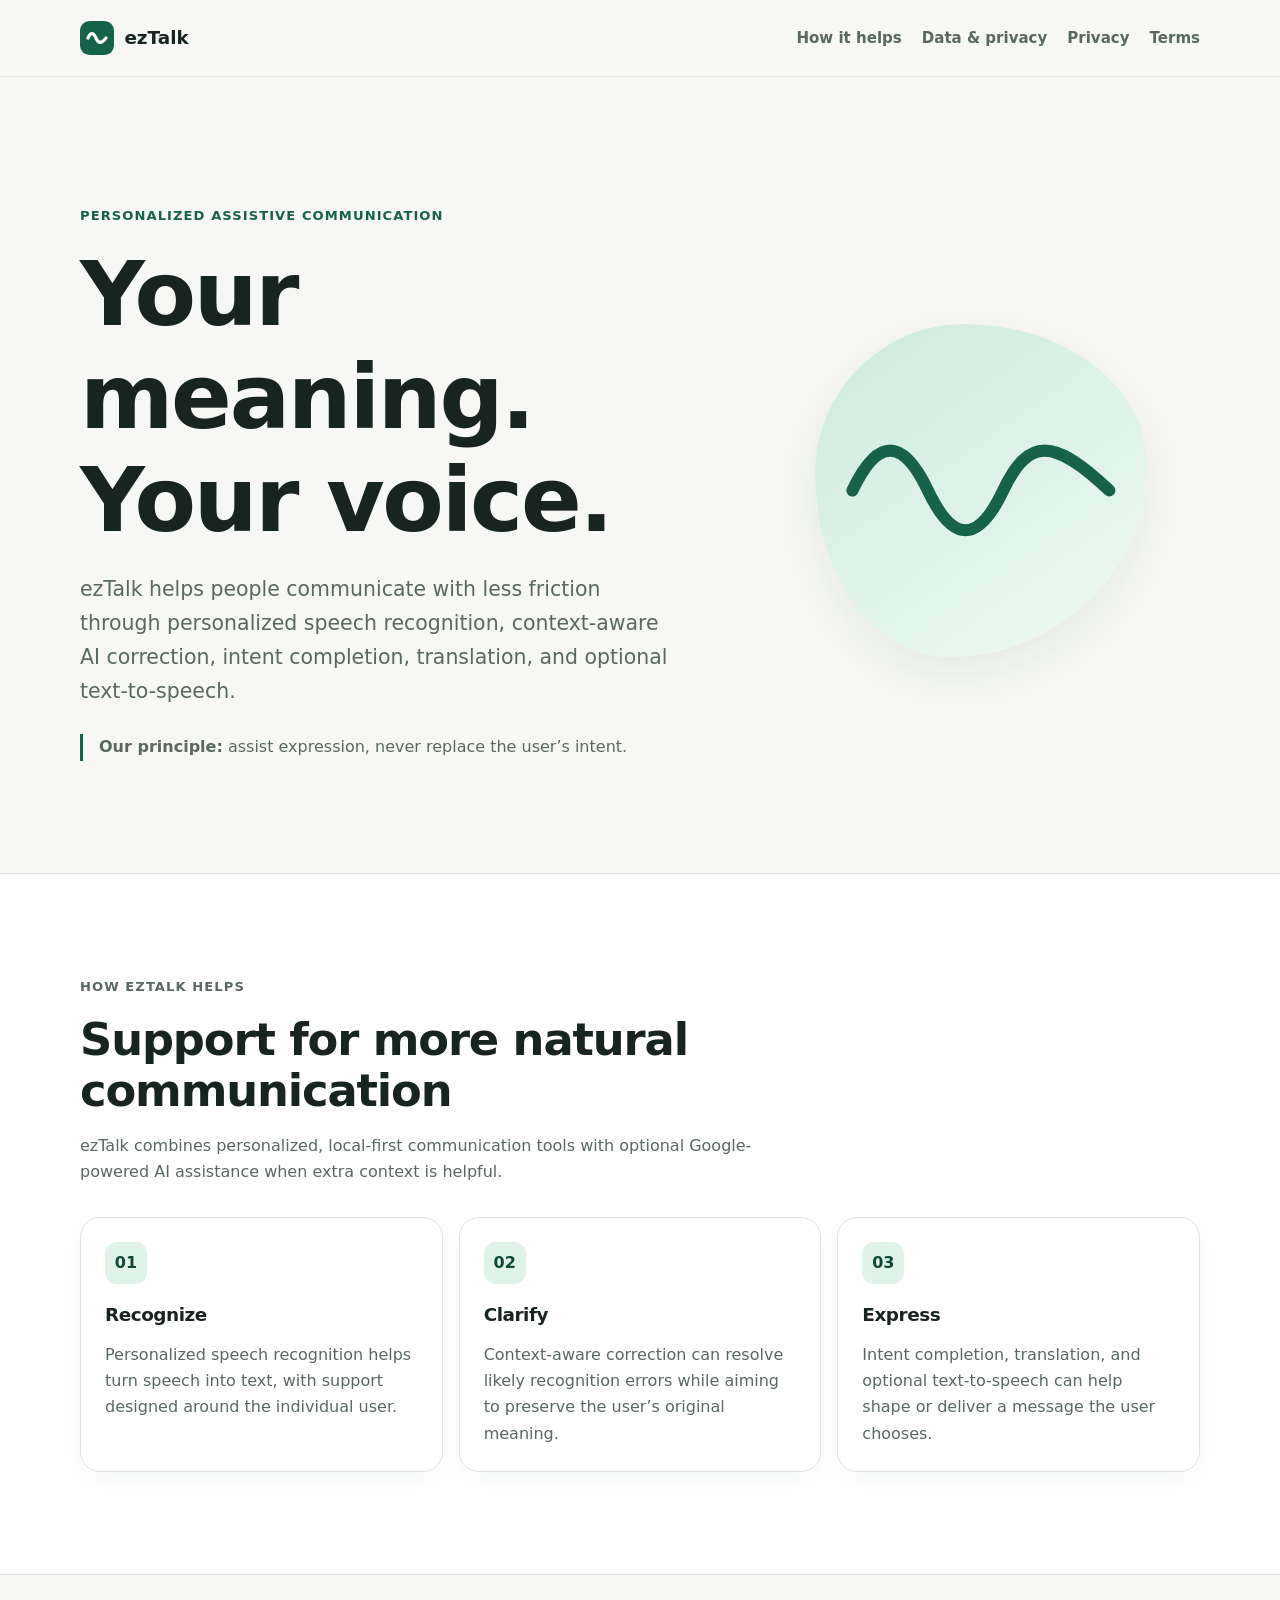
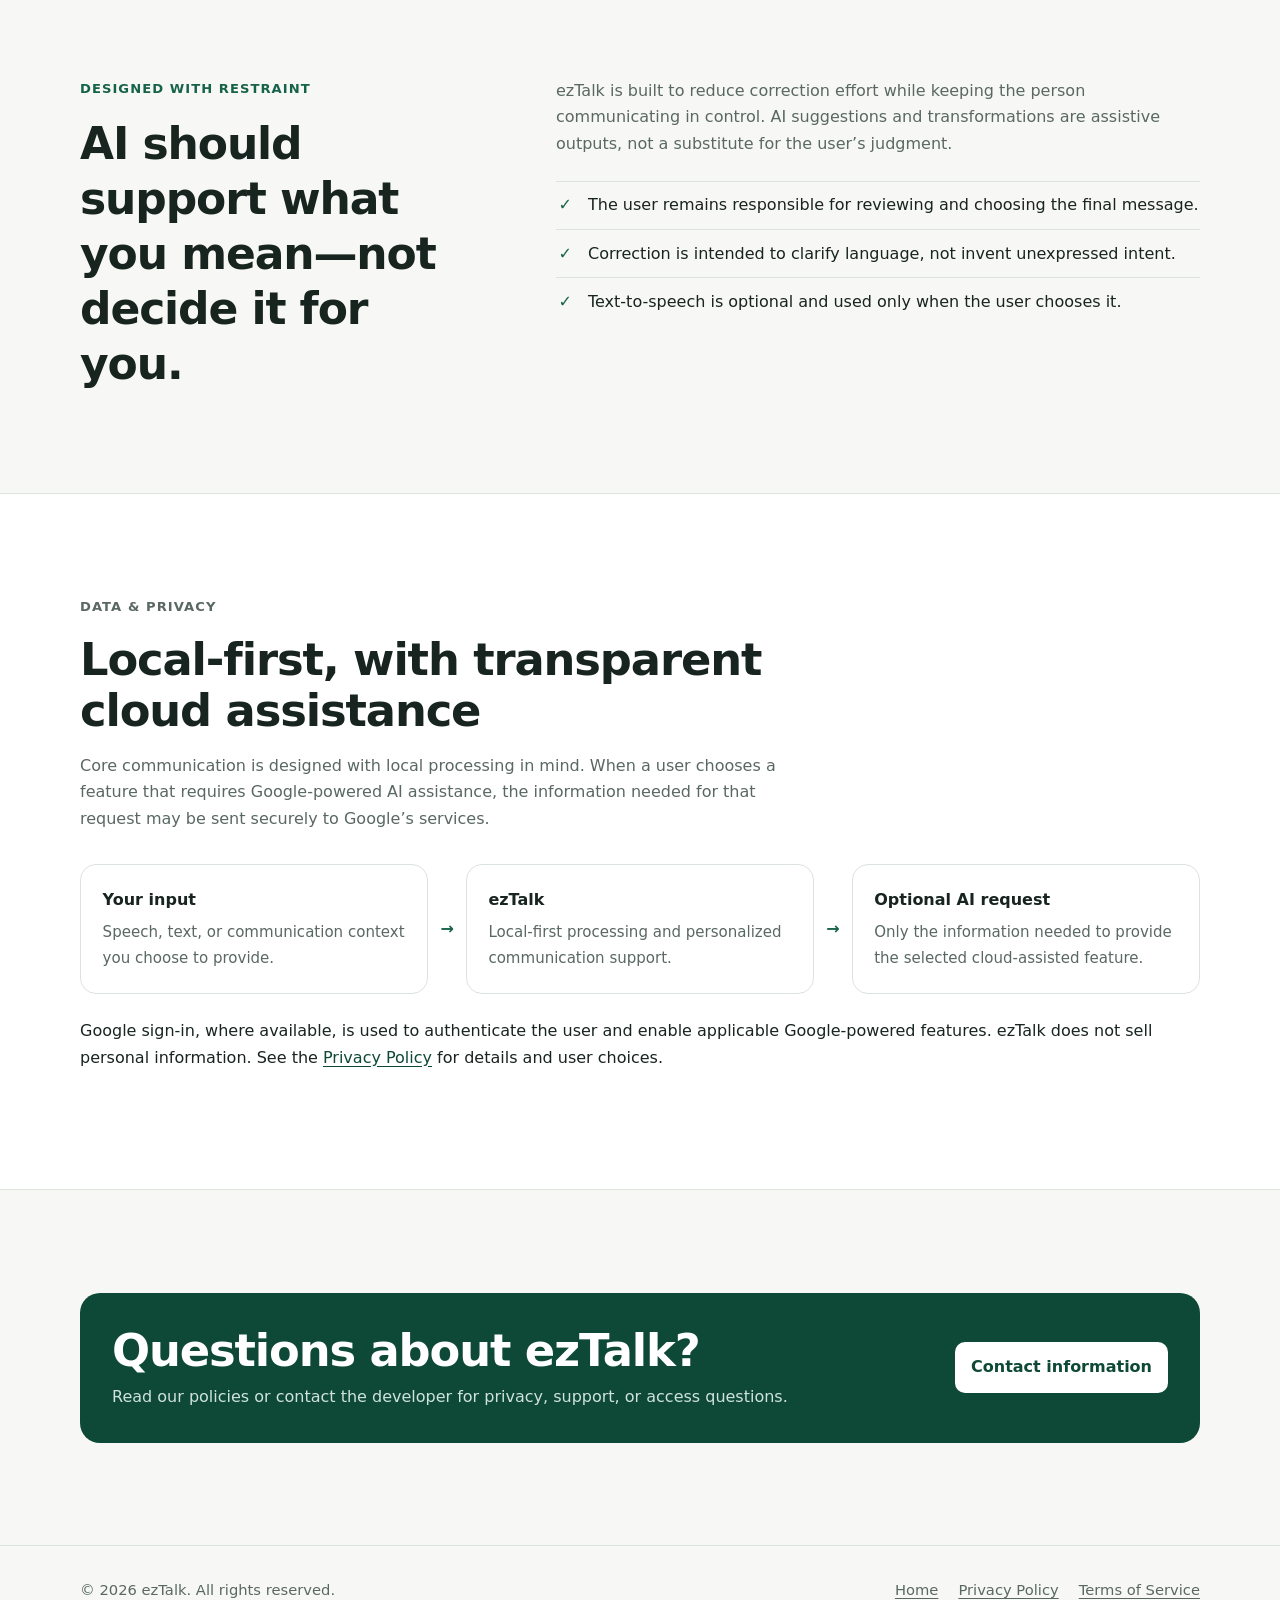
==== index.html @ 15988b9d "init" ====
<!doctype html>
<html lang="en">
<head>
  <meta charset="utf-8">
  <meta name="viewport" content="width=device-width, initial-scale=1">
  <title>ezTalk — Personalized assistive communication</title>
  <meta name="description" content="ezTalk is a personalized assistive communication app that helps people express themselves using personalized speech recognition and context-aware AI assistance.">
  <meta name="theme-color" content="#16624a">
  <meta property="og:title" content="ezTalk — Personalized assistive communication">
  <meta property="og:description" content="Communication support that helps preserve your meaning and voice.">
  <meta property="og:type" content="website">
  <meta property="og:url" content="https://johnnyhng.github.io/eztalk/">
  <meta property="og:image" content="https://johnnyhng.github.io/eztalk/assets/social-card.svg">
  <link rel="canonical" href="https://johnnyhng.github.io/eztalk/">
  <link rel="icon" href="assets/favicon.svg" type="image/svg+xml">
  <link rel="stylesheet" href="assets/styles.css">
</head>
<body>
  <a class="skip-link" href="#main">Skip to main content</a>
  <header class="site-header">
    <nav class="nav container" aria-label="Main navigation">
      <a class="brand" href="index.html" aria-current="page"><img src="assets/favicon.svg" alt="">ezTalk</a>
      <div class="nav-links">
        <a href="#how-it-helps">How it helps</a>
        <a href="#privacy">Data & privacy</a>
        <a href="privacy.html">Privacy</a>
        <a href="terms.html">Terms</a>
      </div>
    </nav>
  </header>

  <main id="main">
    <section class="hero">
      <div class="container hero-grid">
        <div>
          <p class="eyebrow">Personalized assistive communication</p>
          <h1>Your meaning. Your voice.</h1>
          <p class="lede">ezTalk helps people communicate with less friction through personalized speech recognition, context-aware AI correction, intent completion, translation, and optional text-to-speech.</p>
          <p class="hero-note"><strong>Our principle:</strong> assist expression, never replace the user’s intent.</p>
        </div>
        <div class="hero-mark" aria-hidden="true">
          <div class="orb"></div>
          <svg class="wave" viewBox="0 0 320 160" fill="none" xmlns="http://www.w3.org/2000/svg">
            <path d="M22 80c27-57 54-57 81 0s54 57 81 0 54-57 114 0" stroke="#16624a" stroke-width="13" stroke-linecap="round"/>
          </svg>
        </div>
      </div>
    </section>

    <section class="section section-alt" id="how-it-helps">
      <div class="container">
        <div class="section-head">
          <p class="eyebrow">How ezTalk helps</p>
          <h2>Support for more natural communication</h2>
          <p>ezTalk combines personalized, local-first communication tools with optional Google-powered AI assistance when extra context is helpful.</p>
        </div>
        <div class="cards">
          <article class="card"><div class="icon" aria-hidden="true">01</div><h3>Recognize</h3><p>Personalized speech recognition helps turn speech into text, with support designed around the individual user.</p></article>
          <article class="card"><div class="icon" aria-hidden="true">02</div><h3>Clarify</h3><p>Context-aware correction can resolve likely recognition errors while aiming to preserve the user’s original meaning.</p></article>
          <article class="card"><div class="icon" aria-hidden="true">03</div><h3>Express</h3><p>Intent completion, translation, and optional text-to-speech can help shape or deliver a message the user chooses.</p></article>
        </div>
      </div>
    </section>

    <section class="section">
      <div class="container principle">
        <div><p class="eyebrow">Designed with restraint</p><blockquote>AI should support what you mean—not decide it for you.</blockquote></div>
        <div class="principle-copy">
          <p>ezTalk is built to reduce correction effort while keeping the person communicating in control. AI suggestions and transformations are assistive outputs, not a substitute for the user’s judgment.</p>
          <ul class="check-list">
            <li>The user remains responsible for reviewing and choosing the final message.</li>
            <li>Correction is intended to clarify language, not invent unexpressed intent.</li>
            <li>Text-to-speech is optional and used only when the user chooses it.</li>
          </ul>
        </div>
      </div>
    </section>

    <section class="section section-alt" id="privacy">
      <div class="container">
        <div class="section-head">
          <p class="eyebrow">Data & privacy</p>
          <h2>Local-first, with transparent cloud assistance</h2>
          <p>Core communication is designed with local processing in mind. When a user chooses a feature that requires Google-powered AI assistance, the information needed for that request may be sent securely to Google’s services.</p>
        </div>
        <div class="data-flow" aria-label="Simplified data flow">
          <div class="flow-step"><strong>Your input</strong><span>Speech, text, or communication context you choose to provide.</span></div>
          <div class="arrow" aria-hidden="true">→</div>
          <div class="flow-step"><strong>ezTalk</strong><span>Local-first processing and personalized communication support.</span></div>
          <div class="arrow" aria-hidden="true">→</div>
          <div class="flow-step"><strong>Optional AI request</strong><span>Only the information needed to provide the selected cloud-assisted feature.</span></div>
        </div>
        <p style="margin-top: 1.5rem">Google sign-in, where available, is used to authenticate the user and enable applicable Google-powered features. ezTalk does not sell personal information. See the <a href="privacy.html">Privacy Policy</a> for details and user choices.</p>
      </div>
    </section>

    <section class="section">
      <div class="container cta">
        <div><h2>Questions about ezTalk?</h2><p>Read our policies or contact the developer for privacy, support, or access questions.</p></div>
        <a class="button" href="privacy.html#contact">Contact information</a>
      </div>
    </section>
  </main>

  <footer class="site-footer">
    <div class="container footer-grid">
      <span>© 2026 ezTalk. All rights reserved.</span>
      <div class="footer-links"><a href="index.html">Home</a><a href="privacy.html">Privacy Policy</a><a href="terms.html">Terms of Service</a></div>
    </div>
  </footer>
</body>
</html>
---- assets/styles.css ----
:root {
  --bg: #f7f8f5;
  --surface: #ffffff;
  --ink: #18241f;
  --muted: #5a6862;
  --line: #dce3de;
  --brand: #16624a;
  --brand-dark: #0e4937;
  --accent: #dff3e9;
  --warning-bg: #fff8dc;
  --warning-border: #e2bd43;
  --shadow: 0 18px 50px rgba(22, 52, 41, 0.08);
  --radius: 20px;
  --max: 1120px;
}

* { box-sizing: border-box; }

html { scroll-behavior: smooth; }

body {
  margin: 0;
  background: var(--bg);
  color: var(--ink);
  font-family: Inter, ui-sans-serif, system-ui, -apple-system, BlinkMacSystemFont, "Segoe UI", sans-serif;
  font-size: 1rem;
  line-height: 1.65;
  text-rendering: optimizeLegibility;
}

a { color: var(--brand-dark); text-underline-offset: 0.2em; }
a:hover { color: var(--brand); }
a:focus-visible, button:focus-visible {
  outline: 3px solid #e0a900;
  outline-offset: 3px;
  border-radius: 4px;
}

.skip-link {
  position: fixed;
  top: 0.75rem;
  left: 0.75rem;
  z-index: 100;
  padding: 0.7rem 1rem;
  transform: translateY(-160%);
  background: var(--ink);
  color: #fff;
  border-radius: 8px;
}
.skip-link:focus { transform: translateY(0); }

.container { width: min(calc(100% - 2rem), var(--max)); margin-inline: auto; }

.site-header {
  position: sticky;
  top: 0;
  z-index: 20;
  border-bottom: 1px solid rgba(220, 227, 222, 0.85);
  background: rgba(247, 248, 245, 0.92);
  backdrop-filter: blur(14px);
}
.nav { min-height: 76px; display: flex; align-items: center; justify-content: space-between; gap: 1.5rem; }
.brand { display: inline-flex; align-items: center; gap: 0.65rem; color: var(--ink); font-weight: 760; font-size: 1.15rem; text-decoration: none; }
.brand img { width: 34px; height: 34px; }
.nav-links { display: flex; flex-wrap: wrap; align-items: center; justify-content: flex-end; gap: 0.25rem 1.25rem; }
.nav-links a { color: var(--muted); font-size: 0.94rem; font-weight: 650; text-decoration: none; }
.nav-links a[aria-current="page"] { color: var(--brand-dark); }

main { display: block; }
.hero { padding: clamp(4rem, 10vw, 8rem) 0 clamp(3.5rem, 8vw, 6rem); overflow: hidden; }
.hero-grid { display: grid; grid-template-columns: minmax(0, 1.15fr) minmax(280px, 0.85fr); align-items: center; gap: clamp(2.5rem, 7vw, 6rem); }
.eyebrow { margin: 0 0 1rem; color: var(--brand); font-weight: 760; letter-spacing: 0.08em; text-transform: uppercase; font-size: 0.82rem; }
h1, h2, h3 { margin-top: 0; line-height: 1.15; letter-spacing: -0.025em; }
h1 { margin-bottom: 1.35rem; font-size: clamp(2.75rem, 7vw, 5.7rem); max-width: 11ch; }
h2 { margin-bottom: 1rem; font-size: clamp(1.8rem, 4vw, 2.8rem); }
h3 { margin-bottom: 0.55rem; font-size: 1.15rem; }
.lede { max-width: 660px; margin: 0; color: var(--muted); font-size: clamp(1.08rem, 2vw, 1.28rem); }
.hero-note { margin-top: 1.6rem; padding-left: 1rem; border-left: 3px solid var(--brand); color: var(--muted); max-width: 620px; }
.hero-mark { position: relative; aspect-ratio: 1; display: grid; place-items: center; }
.orb { width: 76%; aspect-ratio: 1; border-radius: 45% 55% 60% 40% / 45% 42% 58% 55%; background: linear-gradient(145deg, #ccebdd, #eff9f4); box-shadow: var(--shadow); animation: breathe 8s ease-in-out infinite; }
.wave { position: absolute; width: 68%; height: auto; }
@keyframes breathe { 50% { transform: scale(1.035) rotate(2deg); } }
@media (prefers-reduced-motion: reduce) { html { scroll-behavior: auto; } .orb { animation: none; } }

.section { padding: clamp(3.5rem, 8vw, 6.5rem) 0; }
.section-alt { background: var(--surface); border-block: 1px solid var(--line); }
.section-head { max-width: 700px; margin-bottom: 2rem; }
.section-head p { color: var(--muted); }
.cards { display: grid; grid-template-columns: repeat(3, 1fr); gap: 1rem; }
.card { padding: 1.5rem; border: 1px solid var(--line); border-radius: var(--radius); background: var(--surface); box-shadow: 0 8px 24px rgba(22, 52, 41, 0.04); }
.card p { margin-bottom: 0; color: var(--muted); }
.icon { width: 42px; height: 42px; display: grid; place-items: center; margin-bottom: 1.25rem; border-radius: 12px; background: var(--accent); color: var(--brand-dark); font-weight: 800; }

.principle { display: grid; grid-template-columns: 0.75fr 1.25fr; gap: clamp(2rem, 7vw, 7rem); align-items: start; }
.principle blockquote { margin: 0; font-size: clamp(1.6rem, 4vw, 2.75rem); line-height: 1.25; font-weight: 730; letter-spacing: -0.025em; }
.principle-copy p { margin-top: 0; color: var(--muted); }
.check-list { list-style: none; padding: 0; margin: 1.5rem 0 0; }
.check-list li { position: relative; padding: 0.65rem 0 0.65rem 2rem; border-top: 1px solid var(--line); }
.check-list li::before { content: "✓"; position: absolute; left: 0.15rem; color: var(--brand); font-weight: 800; }

.data-flow { display: grid; grid-template-columns: 1fr auto 1fr auto 1fr; align-items: stretch; gap: 0.75rem; }
.flow-step { padding: 1.35rem; border: 1px solid var(--line); border-radius: 16px; background: var(--surface); }
.flow-step strong { display: block; margin-bottom: 0.35rem; }
.flow-step span { color: var(--muted); font-size: 0.94rem; }
.arrow { align-self: center; color: var(--brand); font-weight: 800; }

.cta { padding: 2rem; border-radius: var(--radius); background: var(--brand-dark); color: #fff; display: flex; align-items: center; justify-content: space-between; gap: 2rem; }
.cta h2 { margin-bottom: 0.5rem; }
.cta p { margin: 0; color: #cfe3dc; }
.button { display: inline-block; flex: 0 0 auto; padding: 0.75rem 1rem; border-radius: 10px; background: #fff; color: var(--brand-dark); font-weight: 750; text-decoration: none; }

.legal { padding: clamp(3rem, 8vw, 6rem) 0; }
.legal-layout { display: grid; grid-template-columns: minmax(180px, 0.32fr) minmax(0, 1fr); gap: clamp(2rem, 7vw, 6rem); align-items: start; }
.legal-nav { position: sticky; top: 105px; }
.legal-nav strong { display: block; margin-bottom: 0.7rem; }
.legal-nav a { display: block; padding: 0.25rem 0; color: var(--muted); font-size: 0.92rem; text-decoration: none; }
.legal-content { max-width: 760px; }
.legal-content h1 { max-width: none; font-size: clamp(2.4rem, 6vw, 4.5rem); }
.legal-content h2 { margin-top: 2.6rem; padding-top: 0.5rem; font-size: 1.55rem; }
.legal-content h3 { margin-top: 1.8rem; }
.legal-content p, .legal-content li { color: #46534d; }
.legal-content li + li { margin-top: 0.45rem; }
.meta-line { margin-bottom: 2rem; color: var(--muted); }
.notice { margin: 1.75rem 0; padding: 1rem 1.15rem; border: 1px solid var(--warning-border); border-radius: 12px; background: var(--warning-bg); }
.notice strong { display: block; color: #624d00; }
code { padding: 0.1em 0.35em; border-radius: 5px; background: #edf0ed; color: #263b32; }

.site-footer { border-top: 1px solid var(--line); padding: 2rem 0; color: var(--muted); font-size: 0.92rem; }
.footer-grid { display: flex; align-items: center; justify-content: space-between; gap: 1rem 2rem; }
.footer-links { display: flex; flex-wrap: wrap; gap: 0.6rem 1.25rem; }
.footer-links a { color: var(--muted); }

@media (max-width: 800px) {
  .hero-grid, .principle, .legal-layout { grid-template-columns: 1fr; }
  .hero-mark { max-width: 420px; margin-inline: auto; }
  .cards { grid-template-columns: 1fr; }
  .legal-nav { position: static; padding-bottom: 1rem; border-bottom: 1px solid var(--line); }
  .legal-nav a { display: inline-block; margin-right: 1rem; }
}

@media (max-width: 620px) {
  .site-header { position: static; }
  .nav { min-height: 0; padding-block: 1rem; align-items: flex-start; }
  .nav-links { display: grid; gap: 0.35rem; }
  .hero { padding-top: 3rem; }
  .data-flow { grid-template-columns: 1fr; }
  .arrow { transform: rotate(90deg); justify-self: center; }
  .cta, .footer-grid { align-items: flex-start; flex-direction: column; }
}
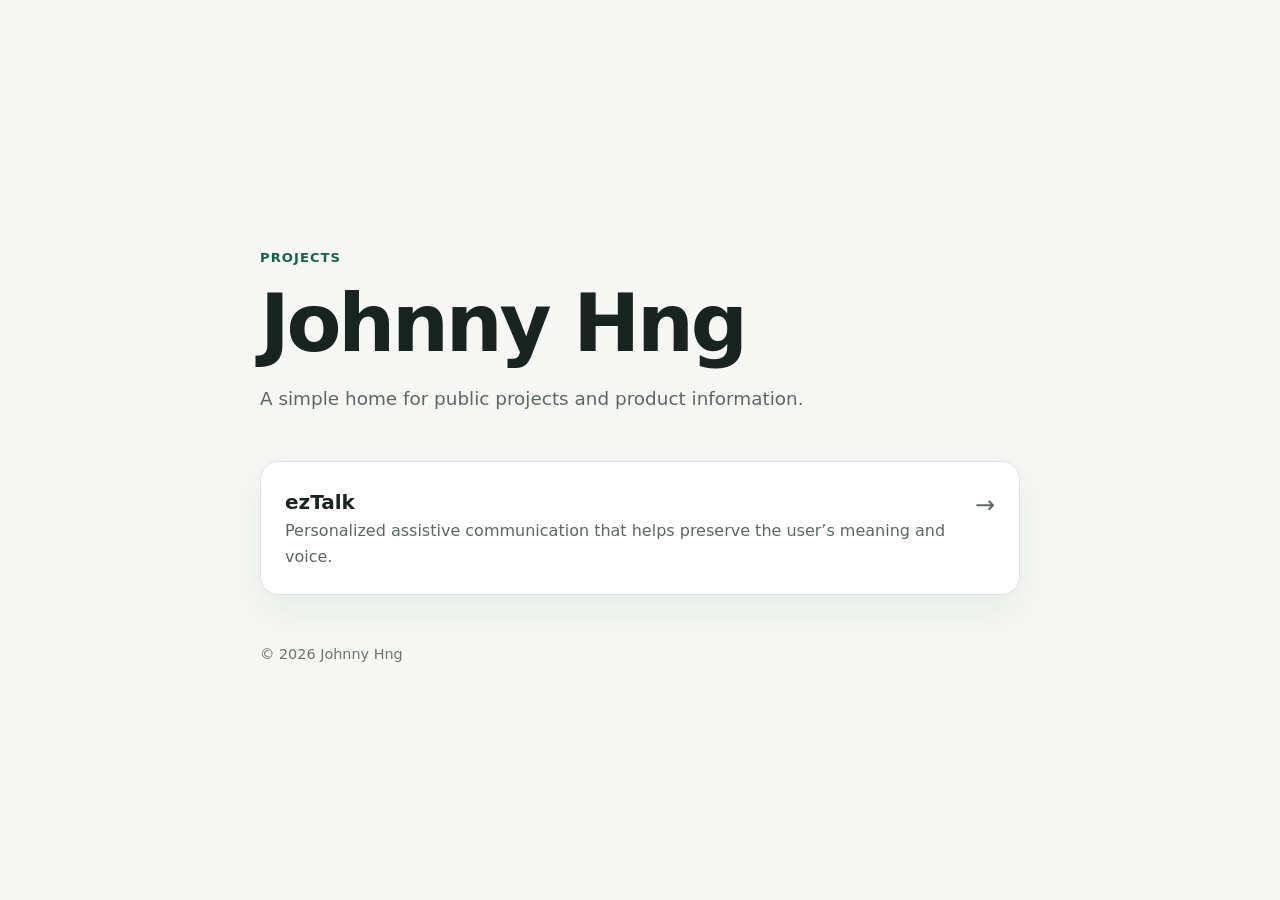
==== commit 4ee21301: "rebuild" ====
--- a/index.html
+++ b/index.html
@@ -3,110 +3,40 @@
 <head>
   <meta charset="utf-8">
   <meta name="viewport" content="width=device-width, initial-scale=1">
-  <title>ezTalk — Personalized assistive communication</title>
-  <meta name="description" content="ezTalk is a personalized assistive communication app that helps people express themselves using personalized speech recognition and context-aware AI assistance.">
-  <meta name="theme-color" content="#16624a">
-  <meta property="og:title" content="ezTalk — Personalized assistive communication">
-  <meta property="og:description" content="Communication support that helps preserve your meaning and voice.">
-  <meta property="og:type" content="website">
-  <meta property="og:url" content="https://johnnyhng.github.io/eztalk/">
-  <meta property="og:image" content="https://johnnyhng.github.io/eztalk/assets/social-card.svg">
-  <link rel="canonical" href="https://johnnyhng.github.io/eztalk/">
-  <link rel="icon" href="assets/favicon.svg" type="image/svg+xml">
-  <link rel="stylesheet" href="assets/styles.css">
+  <title>Johnny Hng — Projects</title>
+  <meta name="description" content="Projects by Johnny Hng.">
+  <meta name="theme-color" content="#18241f">
+  <link rel="canonical" href="https://johnnyhng.github.io/">
+  <link rel="icon" href="eztalk/assets/favicon.svg" type="image/svg+xml">
+  <style>
+    * { box-sizing: border-box; }
+    body { margin: 0; min-height: 100vh; display: grid; place-items: center; padding: 2rem; background: #f7f8f5; color: #18241f; font: 16px/1.6 Inter, ui-sans-serif, system-ui, -apple-system, BlinkMacSystemFont, "Segoe UI", sans-serif; }
+    main { width: min(100%, 760px); }
+    .eyebrow { color: #16624a; font-size: .82rem; font-weight: 750; letter-spacing: .08em; text-transform: uppercase; }
+    h1 { margin: .4rem 0 1rem; font-size: clamp(2.5rem, 8vw, 5rem); line-height: 1.05; letter-spacing: -.04em; }
+    .intro { color: #5a6862; font-size: 1.15rem; }
+    .card { display: block; margin-top: 3rem; padding: 1.5rem; border: 1px solid #dce3de; border-radius: 18px; background: #fff; color: inherit; text-decoration: none; box-shadow: 0 16px 40px rgba(22,52,41,.07); }
+    .card:hover { border-color: #16624a; transform: translateY(-2px); }
+    .card strong { display: block; font-size: 1.25rem; }
+    .card span { color: #5a6862; }
+    .arrow { float: right; color: #16624a; font-size: 1.5rem; }
+    footer { margin-top: 3rem; color: #6a756f; font-size: .9rem; }
+    a:focus-visible { outline: 3px solid #e0a900; outline-offset: 4px; }
+    @media (prefers-reduced-motion: no-preference) { .card { transition: transform .18s ease, border-color .18s ease; } }
+  </style>
 </head>
 <body>
-  <a class="skip-link" href="#main">Skip to main content</a>
-  <header class="site-header">
-    <nav class="nav container" aria-label="Main navigation">
-      <a class="brand" href="index.html" aria-current="page"><img src="assets/favicon.svg" alt="">ezTalk</a>
-      <div class="nav-links">
-        <a href="#how-it-helps">How it helps</a>
-        <a href="#privacy">Data & privacy</a>
-        <a href="privacy.html">Privacy</a>
-        <a href="terms.html">Terms</a>
-      </div>
-    </nav>
-  </header>
-
-  <main id="main">
-    <section class="hero">
-      <div class="container hero-grid">
-        <div>
-          <p class="eyebrow">Personalized assistive communication</p>
-          <h1>Your meaning. Your voice.</h1>
-          <p class="lede">ezTalk helps people communicate with less friction through personalized speech recognition, context-aware AI correction, intent completion, translation, and optional text-to-speech.</p>
-          <p class="hero-note"><strong>Our principle:</strong> assist expression, never replace the user’s intent.</p>
-        </div>
-        <div class="hero-mark" aria-hidden="true">
-          <div class="orb"></div>
-          <svg class="wave" viewBox="0 0 320 160" fill="none" xmlns="http://www.w3.org/2000/svg">
-            <path d="M22 80c27-57 54-57 81 0s54 57 81 0 54-57 114 0" stroke="#16624a" stroke-width="13" stroke-linecap="round"/>
-          </svg>
-        </div>
-      </div>
-    </section>
-
-    <section class="section section-alt" id="how-it-helps">
-      <div class="container">
-        <div class="section-head">
-          <p class="eyebrow">How ezTalk helps</p>
-          <h2>Support for more natural communication</h2>
-          <p>ezTalk combines personalized, local-first communication tools with optional Google-powered AI assistance when extra context is helpful.</p>
-        </div>
-        <div class="cards">
-          <article class="card"><div class="icon" aria-hidden="true">01</div><h3>Recognize</h3><p>Personalized speech recognition helps turn speech into text, with support designed around the individual user.</p></article>
-          <article class="card"><div class="icon" aria-hidden="true">02</div><h3>Clarify</h3><p>Context-aware correction can resolve likely recognition errors while aiming to preserve the user’s original meaning.</p></article>
-          <article class="card"><div class="icon" aria-hidden="true">03</div><h3>Express</h3><p>Intent completion, translation, and optional text-to-speech can help shape or deliver a message the user chooses.</p></article>
-        </div>
-      </div>
-    </section>
-
-    <section class="section">
-      <div class="container principle">
-        <div><p class="eyebrow">Designed with restraint</p><blockquote>AI should support what you mean—not decide it for you.</blockquote></div>
-        <div class="principle-copy">
-          <p>ezTalk is built to reduce correction effort while keeping the person communicating in control. AI suggestions and transformations are assistive outputs, not a substitute for the user’s judgment.</p>
-          <ul class="check-list">
-            <li>The user remains responsible for reviewing and choosing the final message.</li>
-            <li>Correction is intended to clarify language, not invent unexpressed intent.</li>
-            <li>Text-to-speech is optional and used only when the user chooses it.</li>
-          </ul>
-        </div>
-      </div>
-    </section>
-
-    <section class="section section-alt" id="privacy">
-      <div class="container">
-        <div class="section-head">
-          <p class="eyebrow">Data & privacy</p>
-          <h2>Local-first, with transparent cloud assistance</h2>
-          <p>Core communication is designed with local processing in mind. When a user chooses a feature that requires Google-powered AI assistance, the information needed for that request may be sent securely to Google’s services.</p>
-        </div>
-        <div class="data-flow" aria-label="Simplified data flow">
-          <div class="flow-step"><strong>Your input</strong><span>Speech, text, or communication context you choose to provide.</span></div>
-          <div class="arrow" aria-hidden="true">→</div>
-          <div class="flow-step"><strong>ezTalk</strong><span>Local-first processing and personalized communication support.</span></div>
-          <div class="arrow" aria-hidden="true">→</div>
-          <div class="flow-step"><strong>Optional AI request</strong><span>Only the information needed to provide the selected cloud-assisted feature.</span></div>
-        </div>
-        <p style="margin-top: 1.5rem">Google sign-in, where available, is used to authenticate the user and enable applicable Google-powered features. ezTalk does not sell personal information. See the <a href="privacy.html">Privacy Policy</a> for details and user choices.</p>
-      </div>
-    </section>
-
-    <section class="section">
-      <div class="container cta">
-        <div><h2>Questions about ezTalk?</h2><p>Read our policies or contact the developer for privacy, support, or access questions.</p></div>
-        <a class="button" href="privacy.html#contact">Contact information</a>
-      </div>
-    </section>
+  <main>
+    <p class="eyebrow">Projects</p>
+    <h1>Johnny Hng</h1>
+    <p class="intro">A simple home for public projects and product information.</p>
+    <a class="card" href="eztalk/">
+      <span class="arrow" aria-hidden="true">→</span>
+      <strong>ezTalk</strong>
+      <span>Personalized assistive communication that helps preserve the user’s meaning and voice.</span>
+    </a>
+    <footer>© 2026 Johnny Hng</footer>
   </main>
-
-  <footer class="site-footer">
-    <div class="container footer-grid">
-      <span>© 2026 ezTalk. All rights reserved.</span>
-      <div class="footer-links"><a href="index.html">Home</a><a href="privacy.html">Privacy Policy</a><a href="terms.html">Terms of Service</a></div>
-    </div>
-  </footer>
 </body>
 </html>
+
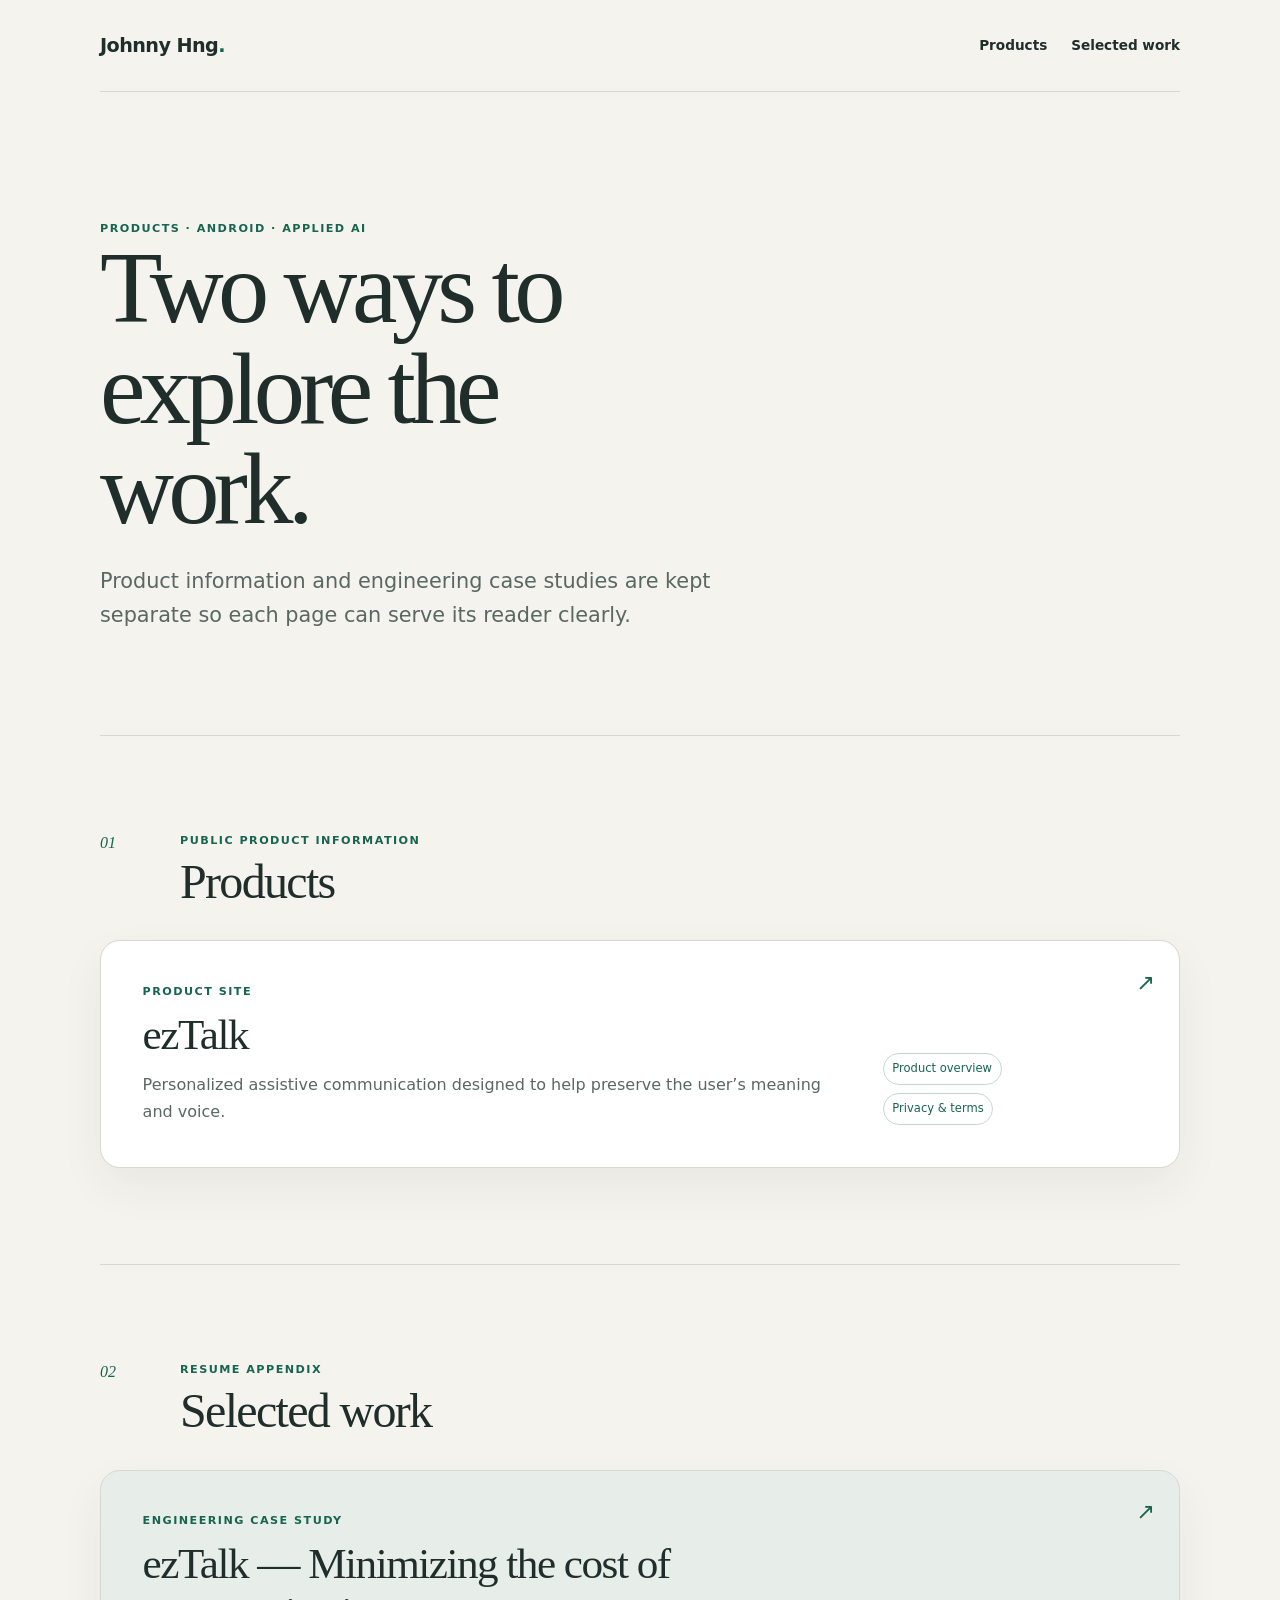
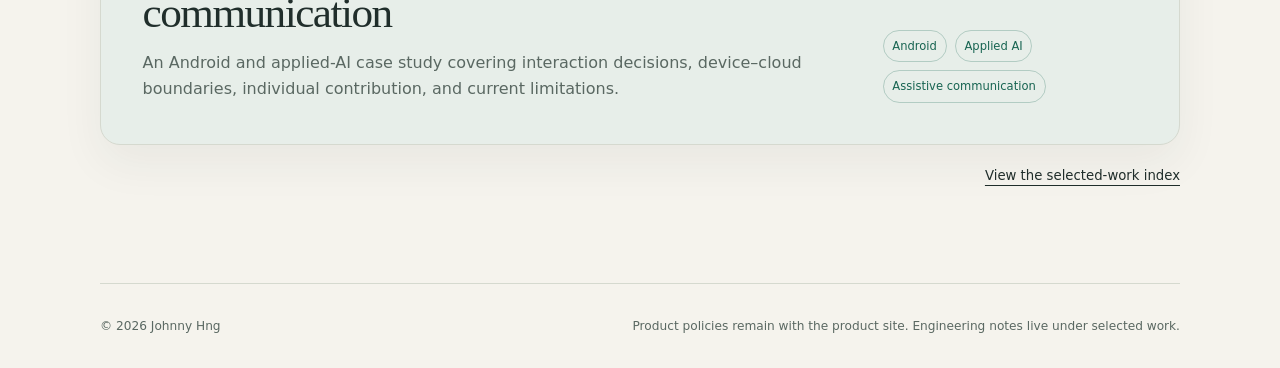
==== commit f77e8a4d: "add separate resume appendix section" ====
--- a/index.html
+++ b/index.html
@@ -3,40 +3,72 @@
 <head>
   <meta charset="utf-8">
   <meta name="viewport" content="width=device-width, initial-scale=1">
-  <title>Johnny Hng — Projects</title>
-  <meta name="description" content="Projects by Johnny Hng.">
+  <title>Johnny Hng — Products and selected work</title>
+  <meta name="description" content="Public product information and selected engineering work by Johnny Hng.">
   <meta name="theme-color" content="#18241f">
+  <meta property="og:title" content="Johnny Hng — Products and selected work">
+  <meta property="og:description" content="Public product information and selected engineering work.">
+  <meta property="og:type" content="website">
+  <meta property="og:url" content="https://johnnyhng.github.io/">
   <link rel="canonical" href="https://johnnyhng.github.io/">
   <link rel="icon" href="eztalk/assets/favicon.svg" type="image/svg+xml">
-  <style>
-    * { box-sizing: border-box; }
-    body { margin: 0; min-height: 100vh; display: grid; place-items: center; padding: 2rem; background: #f7f8f5; color: #18241f; font: 16px/1.6 Inter, ui-sans-serif, system-ui, -apple-system, BlinkMacSystemFont, "Segoe UI", sans-serif; }
-    main { width: min(100%, 760px); }
-    .eyebrow { color: #16624a; font-size: .82rem; font-weight: 750; letter-spacing: .08em; text-transform: uppercase; }
-    h1 { margin: .4rem 0 1rem; font-size: clamp(2.5rem, 8vw, 5rem); line-height: 1.05; letter-spacing: -.04em; }
-    .intro { color: #5a6862; font-size: 1.15rem; }
-    .card { display: block; margin-top: 3rem; padding: 1.5rem; border: 1px solid #dce3de; border-radius: 18px; background: #fff; color: inherit; text-decoration: none; box-shadow: 0 16px 40px rgba(22,52,41,.07); }
-    .card:hover { border-color: #16624a; transform: translateY(-2px); }
-    .card strong { display: block; font-size: 1.25rem; }
-    .card span { color: #5a6862; }
-    .arrow { float: right; color: #16624a; font-size: 1.5rem; }
-    footer { margin-top: 3rem; color: #6a756f; font-size: .9rem; }
-    a:focus-visible { outline: 3px solid #e0a900; outline-offset: 4px; }
-    @media (prefers-reduced-motion: no-preference) { .card { transition: transform .18s ease, border-color .18s ease; } }
-  </style>
+  <link rel="stylesheet" href="assets/site.css">
 </head>
 <body>
-  <main>
-    <p class="eyebrow">Projects</p>
-    <h1>Johnny Hng</h1>
-    <p class="intro">A simple home for public projects and product information.</p>
-    <a class="card" href="eztalk/">
-      <span class="arrow" aria-hidden="true">→</span>
-      <strong>ezTalk</strong>
-      <span>Personalized assistive communication that helps preserve the user’s meaning and voice.</span>
-    </a>
-    <footer>© 2026 Johnny Hng</footer>
+  <a class="skip-link" href="#main">Skip to main content</a>
+  <header class="site-header container">
+    <a class="identity" href="index.html" aria-current="page">Johnny Hng<span aria-hidden="true">.</span></a>
+    <nav aria-label="Main navigation">
+      <a href="#products">Products</a>
+      <a href="#work">Selected work</a>
+    </nav>
+  </header>
+
+  <main id="main">
+    <section class="hero container" aria-labelledby="page-title">
+      <p class="eyebrow">Products · Android · Applied AI</p>
+      <h1 id="page-title">Two ways to explore the work.</h1>
+      <p class="lede">Product information and engineering case studies are kept separate so each page can serve its reader clearly.</p>
+    </section>
+
+    <section class="section container" id="products" aria-labelledby="products-title">
+      <div class="section-heading">
+        <p class="section-index">01</p>
+        <div><p class="eyebrow">Public product information</p><h2 id="products-title">Products</h2></div>
+      </div>
+      <a class="feature-card product-card" href="eztalk/">
+        <div>
+          <p class="card-label">Product site</p>
+          <h3>ezTalk</h3>
+          <p>Personalized assistive communication designed to help preserve the user’s meaning and voice.</p>
+        </div>
+        <div class="card-meta"><span>Product overview</span><span>Privacy &amp; terms</span></div>
+        <span class="card-arrow" aria-hidden="true">↗</span>
+      </a>
+    </section>
+
+    <section class="section container" id="work" aria-labelledby="work-title">
+      <div class="section-heading">
+        <p class="section-index">02</p>
+        <div><p class="eyebrow">Resume appendix</p><h2 id="work-title">Selected work</h2></div>
+      </div>
+      <a class="feature-card work-card" href="work/eztalk/">
+        <div>
+          <p class="card-label">Engineering case study</p>
+          <h3>ezTalk — Minimizing the cost of communication</h3>
+          <p>An Android and applied-AI case study covering interaction decisions, device–cloud boundaries, individual contribution, and current limitations.</p>
+        </div>
+        <div class="card-meta"><span>Android</span><span>Applied AI</span><span>Assistive communication</span></div>
+        <span class="card-arrow" aria-hidden="true">↗</span>
+      </a>
+      <p class="section-note"><a href="work/">View the selected-work index</a></p>
+    </section>
   </main>
+
+  <footer class="site-footer container">
+    <p>© 2026 Johnny Hng</p>
+    <p>Product policies remain with the product site. Engineering notes live under selected work.</p>
+  </footer>
 </body>
 </html>
 
--- a/assets/site.css
+++ b/assets/site.css
@@ -0,0 +1,67 @@
+:root {
+  --paper: #f5f3ed;
+  --surface: #ffffff;
+  --ink: #202e2b;
+  --muted: #5a6862;
+  --accent: #176451;
+  --line: #d5d9cf;
+  --tint: #e7eee9;
+  --serif: Georgia, "Times New Roman", serif;
+  --sans: Inter, ui-sans-serif, system-ui, -apple-system, BlinkMacSystemFont, "Segoe UI", sans-serif;
+}
+
+* { box-sizing: border-box; }
+html { scroll-behavior: smooth; }
+body { margin: 0; background: var(--paper); color: var(--ink); font: 16px/1.65 var(--sans); -webkit-font-smoothing: antialiased; }
+a { color: inherit; text-underline-offset: 5px; }
+a:hover { color: var(--accent); }
+a:focus-visible { outline: 3px solid var(--accent); outline-offset: 5px; border-radius: 3px; }
+.container { width: min(1080px, calc(100% - 48px)); margin-inline: auto; }
+.skip-link { position: fixed; top: 12px; left: 12px; z-index: 20; padding: .65rem .9rem; transform: translateY(-180%); background: var(--ink); color: white; border-radius: 6px; }
+.skip-link:focus { transform: translateY(0); }
+.site-header { min-height: 92px; display: flex; align-items: center; justify-content: space-between; gap: 2rem; border-bottom: 1px solid var(--line); }
+.identity { font-size: 1.2rem; font-weight: 780; letter-spacing: -.03em; text-decoration: none; }
+.identity span { color: var(--accent); }
+nav { display: flex; gap: 1.5rem; font-size: .85rem; font-weight: 650; }
+nav a { text-decoration: none; }
+.hero { padding: clamp(4.5rem, 10vw, 8rem) 0 clamp(4rem, 8vw, 6.5rem); }
+.eyebrow, .card-label { margin: 0; color: var(--accent); font-size: .7rem; font-weight: 750; letter-spacing: .13em; text-transform: uppercase; }
+h1, h2, h3, p { margin-top: 0; }
+h1 { max-width: 12ch; margin-bottom: 1.5rem; font: 400 clamp(3.2rem, 8vw, 6.4rem)/.98 var(--serif); letter-spacing: -.055em; }
+.lede { max-width: 670px; margin-bottom: 0; color: var(--muted); font-size: clamp(1.05rem, 2vw, 1.3rem); }
+.section { padding: clamp(3.5rem, 8vw, 6rem) 0; border-top: 1px solid var(--line); }
+.section-heading { display: grid; grid-template-columns: 80px 1fr; align-items: start; margin-bottom: 2rem; }
+.section-index { margin: .15rem 0 0; color: var(--accent); font: italic 1rem var(--serif); }
+h2 { margin: .35rem 0 0; font: 400 clamp(2rem, 4vw, 3rem)/1.1 var(--serif); letter-spacing: -.035em; }
+.feature-card { position: relative; display: grid; grid-template-columns: minmax(0, 1fr) minmax(180px, .36fr); gap: 2rem; padding: clamp(1.5rem, 4vw, 2.6rem); border: 1px solid var(--line); border-radius: 20px; background: var(--surface); color: inherit; text-decoration: none; box-shadow: 0 18px 45px rgba(32, 46, 43, .06); transition: transform .18s ease, border-color .18s ease; }
+.feature-card:hover { color: inherit; transform: translateY(-3px); border-color: #88aa9d; }
+.work-card { background: var(--tint); }
+.feature-card h3 { max-width: 720px; margin: .6rem 0 .8rem; font: 400 clamp(1.7rem, 4vw, 2.7rem)/1.12 var(--serif); letter-spacing: -.035em; }
+.feature-card p:not(.card-label) { max-width: 680px; margin-bottom: 0; color: var(--muted); }
+.card-meta { align-self: end; display: flex; flex-wrap: wrap; gap: .5rem; padding-right: 2rem; }
+.card-meta span { padding: .35rem .55rem; border: 1px solid rgba(23, 100, 81, .25); border-radius: 999px; color: var(--accent); font-size: .72rem; }
+.card-arrow { position: absolute; top: 1.4rem; right: 1.5rem; color: var(--accent); font-size: 1.4rem; }
+.section-note { margin: 1.25rem 0 0; text-align: right; font-size: .83rem; }
+.site-footer { display: flex; justify-content: space-between; gap: 2rem; padding: 2rem 0; border-top: 1px solid var(--line); color: var(--muted); font-size: .76rem; }
+.site-footer p { margin: 0; }
+.work-hero { padding-bottom: 4rem; }
+.work-hero h1 { max-width: 14ch; }
+.work-list { padding-bottom: 6rem; }
+.back-link { display: inline-block; margin-bottom: 1.5rem; color: var(--accent); font-size: .8rem; font-weight: 650; text-decoration: none; }
+.context-note { max-width: 720px; margin-top: 1.5rem; padding: 1rem 1.15rem; border-left: 2px solid var(--accent); color: var(--muted); font-size: .88rem; }
+
+@media (max-width: 680px) {
+  .container { width: min(100% - 32px, 1080px); }
+  .site-header { min-height: 78px; }
+  nav { gap: .9rem; font-size: .75rem; }
+  .hero { padding-top: 4rem; }
+  .section-heading { grid-template-columns: 42px 1fr; }
+  .feature-card { grid-template-columns: 1fr; gap: 1.5rem; }
+  .card-meta { padding-right: 0; }
+  .site-footer { flex-direction: column; gap: .5rem; }
+}
+
+@media (prefers-reduced-motion: reduce) {
+  html { scroll-behavior: auto; }
+  .feature-card { transition: none; }
+}
